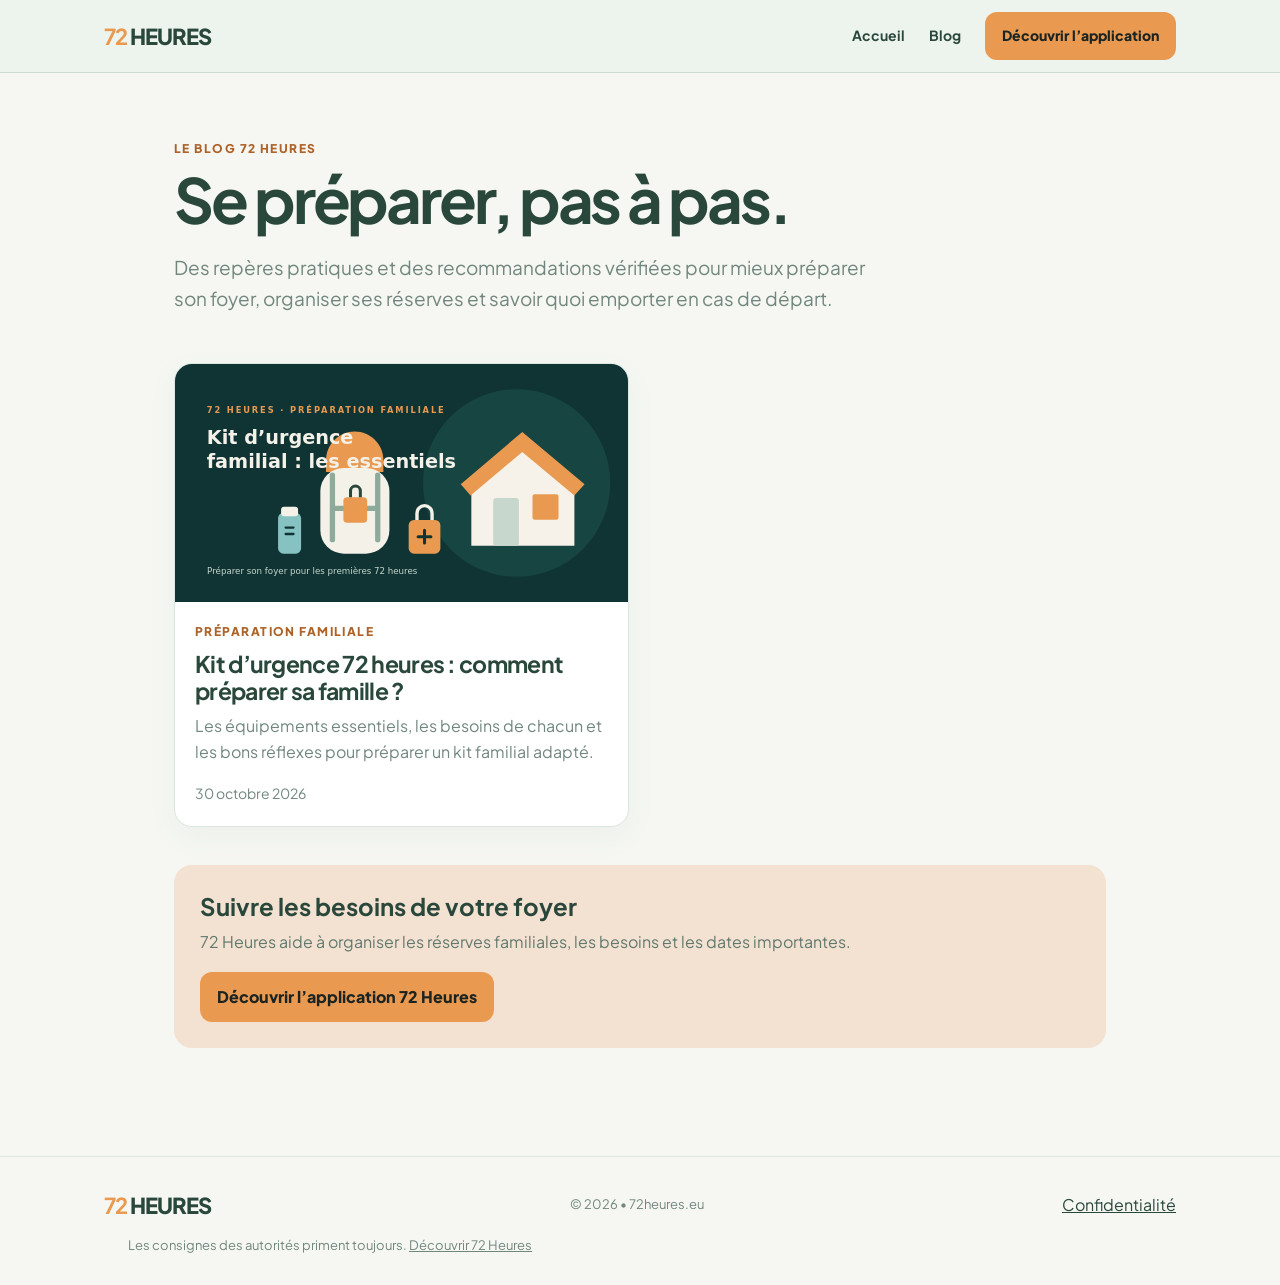
==== blog/index.html @ 7ee78e38 "feat: prepare AdSense privacy and consent management" ====
<!doctype html>
<html lang="fr">
<head>
  <meta name="google-adsense-account" content="ca-pub-5025472355802912">
  <meta charset="utf-8">
  <meta name="viewport" content="width=device-width,initial-scale=1">
  <title>Blog — Conseils de préparation familiale | 72 Heures</title>
  <meta name="description" content="Conseils pratiques et informations vérifiées pour préparer l’autonomie familiale et un kit d’urgence de 72 heures.">
  <link rel="canonical" href="https://72heures.eu/blog/">
  <meta property="og:type" content="website"><meta property="og:title" content="Blog — Conseils de préparation familiale | 72 Heures"><meta property="og:description" content="Conseils pratiques et informations vérifiées pour préparer l’autonomie familiale et un kit d’urgence de 72 heures."><meta property="og:url" content="https://72heures.eu/blog/"><meta property="og:image" content="https://72heures.eu/assets/blog/kit-urgence-familial.svg"><meta property="og:locale" content="fr_FR">
  <meta name="twitter:card" content="summary_large_image"><meta name="twitter:title" content="Blog — Conseils de préparation familiale | 72 Heures"><meta name="twitter:description" content="Conseils pratiques et informations vérifiées pour préparer l’autonomie familiale et un kit d’urgence de 72 heures."><meta name="twitter:image" content="https://72heures.eu/assets/blog/kit-urgence-familial.svg">
  <link rel="icon" type="image/png" href="/assets/icon-only.png">
  <link rel="preconnect" href="https://fonts.googleapis.com"><link rel="preconnect" href="https://fonts.gstatic.com" crossorigin><link href="https://fonts.googleapis.com/css2?family=Plus+Jakarta+Sans:wght@400;500;600;700;800&amp;display=swap" rel="stylesheet">
  <link rel="stylesheet" href="/assets/blog.css">
</head>
<body>
  <header class="site-header"><div class="site-nav"><a class="brand" href="/"><b>72</b> HEURES</a><nav aria-label="Navigation principale"><a href="/">Accueil</a><a href="/blog/" aria-current="page">Blog</a><a class="nav-cta" href="/#projet">Découvrir l’application</a></nav></div></header>
  <main class="page-wrap">
    <header class="listing-header"><p class="eyebrow">Le blog 72 Heures</p><h1>Se préparer, pas à pas.</h1><p>Des repères pratiques et des recommandations vérifiées pour mieux préparer son foyer, organiser ses réserves et savoir quoi emporter en cas de départ.</p></header>
    <div class="ad-slot" id="ad-slot-blog-after-intro" data-ad-placement="blog-after-intro" aria-hidden="true"></div>
    <section class="post-grid" aria-label="Articles publiés">
      <article class="post-card"><a href="/blog/preparer-kit-urgence-familial/"><img src="/assets/blog/kit-urgence-familial.svg" alt="Illustration d’un sac et des éléments d’un kit d’urgence familial" width="1200" height="630" fetchpriority="high"><div class="post-card-content"><p class="eyebrow">Préparation familiale</p><h2>Kit d’urgence 72 heures : comment préparer sa famille ?</h2><p>Les équipements essentiels, les besoins de chacun et les bons réflexes pour préparer un kit familial adapté.</p><time datetime="2026-10-30">30 octobre 2026</time></div></a></article>
    </section>
    <aside class="app-cta"><h2>Suivre les besoins de votre foyer</h2><p>72 Heures aide à organiser les réserves familiales, les besoins et les dates importantes.</p><a href="/#projet">Découvrir l’application 72 Heures</a></aside>
  </main>
  <footer class="site-footer"><div class="site-nav"><a class="brand" href="/"><b>72</b> HEURES</a><span>© 2026 • 72heures.eu</span><a href="/confidentialite/">Confidentialité</a><a id="privacy-settings-link" href="#privacy-settings" hidden>Gérer mes choix de confidentialité</a></div><p>Les consignes des autorités priment toujours. <a href="/">Découvrir 72 Heures</a></p></footer>
  <script>
    (() => {
      window.googlefc = window.googlefc || {};
      window.googlefc.callbackQueue = window.googlefc.callbackQueue || [];
      window.googlefc.callbackQueue.push({
        CONSENT_API_READY: () => {
          const link = document.getElementById('privacy-settings-link');
          if (!link || typeof window.googlefc.showRevocationMessage !== 'function') return;
          link.hidden = false;
          link.addEventListener('click', (event) => {
            event.preventDefault();
            window.googlefc.showRevocationMessage();
          });
          if (window.location.hash === '#privacy-settings') {
            window.googlefc.showRevocationMessage();
          }
        }
      });
    })();
  </script>
</body>
</html>
---- assets/blog.css ----
:root {
  --ink: #29483b;
  --muted: #71877d;
  --accent: #e99a50;
  --line: #dce7e0;
  --forest: #103434;
  --paper: #fffdf9;
}
* { box-sizing: border-box; }
body { margin: 0; background: #f6f7f3; color: var(--ink); font-family: "Plus Jakarta Sans", system-ui, -apple-system, "Segoe UI", sans-serif; line-height: 1.65; }
a { color: inherit; }
.site-header { background: #eef4eff2; border-bottom: 1px solid #cadbd0; }
.site-nav { max-width: 1120px; min-height: 72px; margin: auto; padding: 12px 24px; display: flex; align-items: center; justify-content: space-between; gap: 20px; }
.brand { text-decoration: none; font-size: 22px; font-weight: 900; letter-spacing: -1px; }
.brand b { color: var(--accent); }
.site-nav nav { display: flex; align-items: center; gap: 24px; font-size: 14px; font-weight: 700; }
.site-nav nav a { text-decoration: none; }
.site-nav nav a:hover, .site-footer a:hover { text-decoration: underline; text-underline-offset: 3px; }
.nav-cta, .app-cta > a { display: inline-flex; padding: 12px 17px; border-radius: 12px; background: var(--accent); color: #1c2422; text-decoration: none; font-weight: 800; }
.page-wrap { max-width: 980px; min-height: 65vh; margin: auto; padding: 46px 24px 70px; }
.listing-header { padding: 20px 0 30px; }
.listing-header h1, .article-header h1 { margin: 8px 0 16px; font-size: clamp(38px, 7vw, 62px); line-height: 1.06; letter-spacing: -.05em; }
.listing-header > p:last-child, .article-intro { max-width: 700px; color: var(--muted); font-size: 19px; }
.eyebrow { margin: 0; color: #ad6227; text-transform: uppercase; letter-spacing: .12em; font-size: 12px; font-weight: 800; }
.post-grid { display: grid; grid-template-columns: repeat(2, minmax(0, 1fr)); gap: 22px; }
.post-card { overflow: hidden; border: 1px solid var(--line); border-radius: 18px; background: white; box-shadow: 0 10px 28px #527b6810; }
.post-card > a { display: block; height: 100%; text-decoration: none; }
.post-card img, .hero-image { display: block; width: 100%; height: auto; aspect-ratio: auto; object-fit: contain; background: #e7eee8; }
.post-card-content { padding: 20px; }
.post-card h2 { margin: 8px 0; font-size: 23px; line-height: 1.2; letter-spacing: -.03em; }
.post-card-content > p:not(.eyebrow) { margin: 0 0 14px; color: var(--muted); }
.post-card time, .byline { color: var(--muted); font-size: 14px; }
.article { max-width: 760px; margin: auto; }
.breadcrumbs { display: flex; flex-wrap: wrap; gap: 9px; margin-bottom: 32px; color: var(--muted); font-size: 13px; }
.breadcrumbs a { color: var(--ink); }
.article-header h1 { max-width: 800px; }
.byline { display: flex; flex-wrap: wrap; gap: 18px; margin: 20px 0; }
.hero-image { margin: 25px 0 0; border-radius: 18px; }
.article-body { font-size: 17px; }
.article-body h2 { margin: 38px 0 12px; font-size: 30px; line-height: 1.2; letter-spacing: -.035em; }
.article-body h3 { margin: 28px 0 8px; font-size: 21px; }
.article-body p, .article-body li { color: #455e53; }
.article-body ul, .article-body ol { padding-left: 25px; }
.article-body a { color: #24614a; text-decoration: underline; text-underline-offset: 3px; }
.toc { padding: 18px 22px; border: 1px solid var(--line); border-radius: 14px; background: var(--paper); }
.toc h2 { margin: 0 0 8px; font-size: 19px; }
.toc ul { margin: 0; padding-left: 20px; }
.ad-slot { display: none; width: 100%; max-width: 100%; min-width: 0; margin: 28px auto; overflow: hidden; }
.ad-slot:not(:empty) { display: block; min-height: 90px; }
.ad-slot iframe, .ad-slot ins { display: block; max-width: 100%; margin-inline: auto; }
.ad-slot iframe { width: 100%; border: 0; }
.app-cta { margin: 38px 0; padding: 26px; border-radius: 18px; background: #f3e1d1; }
.app-cta h2 { margin: 0 0 8px; font-size: 24px; line-height: 1.25; }
.app-cta p { margin: 0 0 16px; color: #61796e; }
.source-note { margin: 36px 0; padding: 20px 22px; border-left: 4px solid var(--accent); background: var(--paper); }
.source-note h2 { margin-top: 0; font-size: 21px; }
.site-nav a:focus-visible, .article-body a:focus-visible, .toc a:focus-visible, .related a:focus-visible { outline: 3px solid var(--accent); outline-offset: 3px; }
.related { padding-top: 15px; border-top: 1px solid var(--line); }
.related h2 { font-size: 24px; }
.related ul { margin: 0; padding: 0; list-style: none; }
.related li { display: flex; justify-content: space-between; gap: 12px; padding: 12px 0; border-bottom: 1px solid var(--line); }
.related li a { font-weight: 700; }
.related li span { color: var(--muted); font-size: 13px; }
.site-footer { padding: 18px 0 28px; border-top: 1px solid var(--line); }
.site-footer .site-nav { min-height: 48px; }
.site-footer span, .site-footer p { color: var(--muted); font-size: 13px; }
.site-footer p { max-width: 1072px; margin: 0 auto; padding: 0 24px; }
@media (max-width: 640px) {
  .site-nav { align-items: flex-start; flex-wrap: wrap; padding: 12px 18px; }
  .site-nav nav { width: 100%; flex-wrap: wrap; justify-content: space-between; gap: 12px; font-size: 13px; }
  .nav-cta { flex-basis: 100%; justify-content: center; padding: 10px 11px; }
  .page-wrap { padding: 30px 18px 50px; }
  .post-grid { grid-template-columns: 1fr; }
  .listing-header h1, .article-header h1 { font-size: 42px; }
  .article-body { font-size: 16px; }
  .related li { display: block; }
  .related li span { display: block; margin-top: 4px; }
  .site-footer .site-nav { align-items: flex-start; flex-wrap: wrap; justify-content: flex-start; gap: 8px 18px; }
}
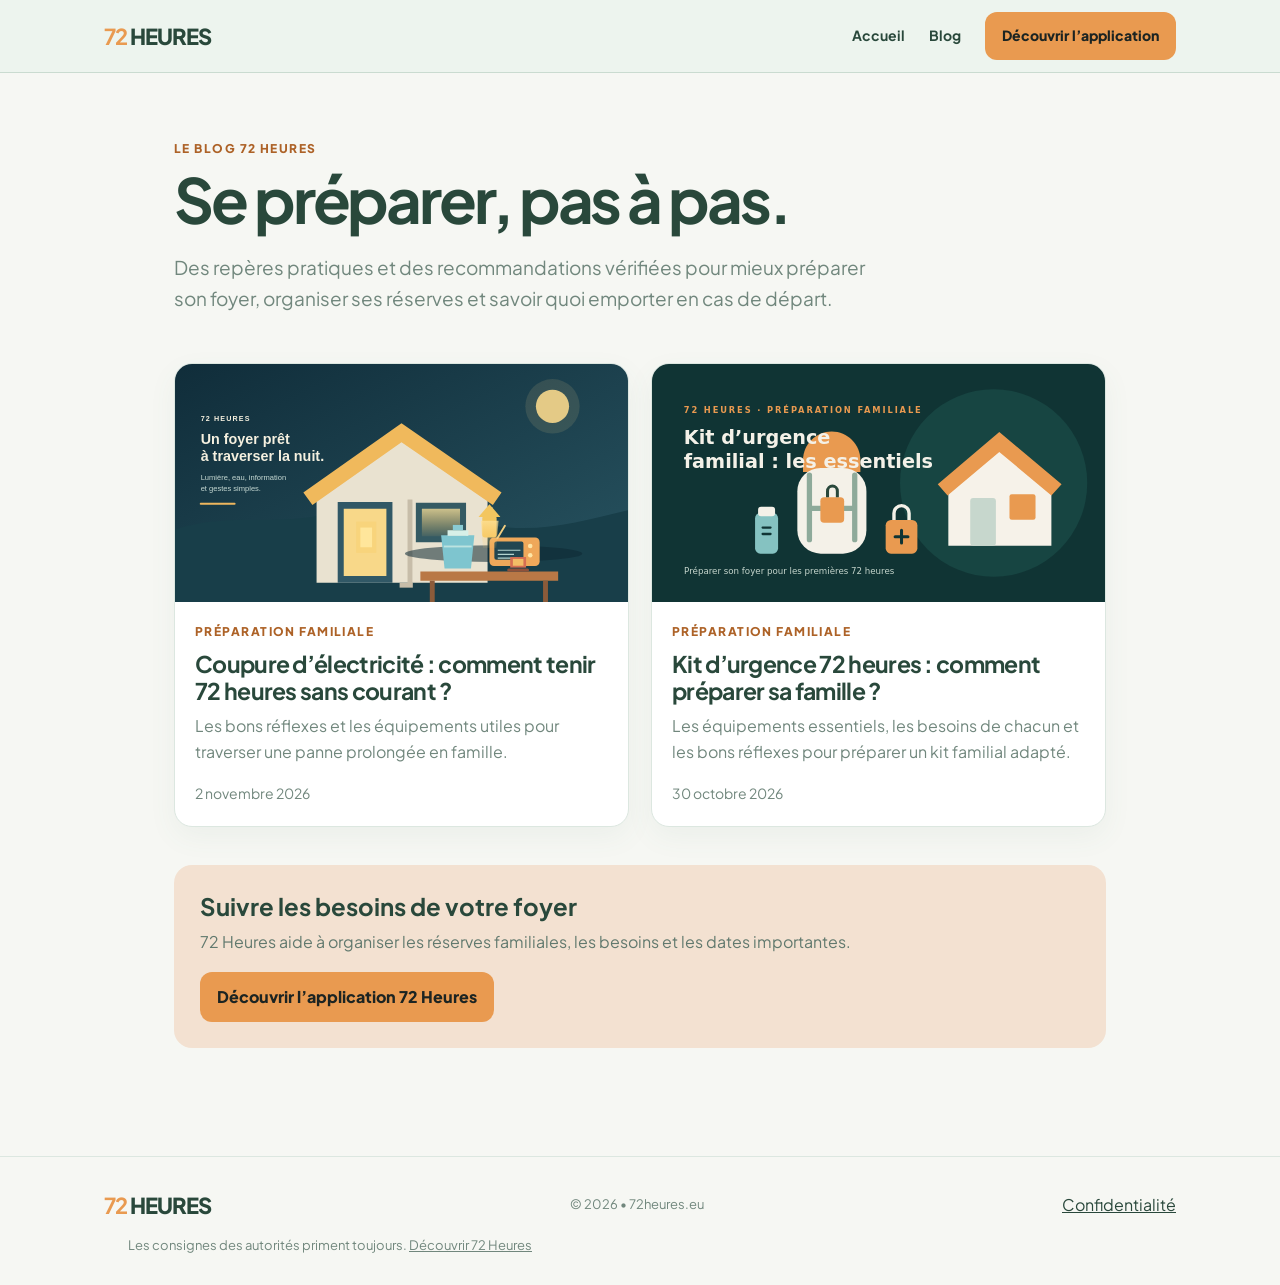
==== commit 63b93f84: "feat: add 72-hour power outage blog article" ====
--- a/blog/index.html
+++ b/blog/index.html
@@ -2,6 +2,32 @@
 <html lang="fr">
 <head>
   <meta name="google-adsense-account" content="ca-pub-5025472355802912">
+  <script>
+    window.googlefc = window.googlefc || {};
+    window.googlefc.callbackQueue = window.googlefc.callbackQueue || [];
+    window.googlefc.callbackQueue.push({
+      CONSENT_API_READY: () => {
+        const setupLink = () => {
+          const link = document.getElementById('privacy-settings-link');
+          if (!link || typeof window.googlefc.showRevocationMessage !== 'function') return;
+          link.hidden = false;
+          link.addEventListener('click', (event) => {
+            event.preventDefault();
+            window.googlefc.showRevocationMessage();
+          });
+          if (window.location.hash === '#privacy-settings') {
+            window.googlefc.showRevocationMessage();
+          }
+        };
+        if (document.readyState === 'loading') {
+          document.addEventListener('DOMContentLoaded', setupLink, { once: true });
+        } else {
+          setupLink();
+        }
+      }
+    });
+  </script>
+  <script async src="https://pagead2.googlesyndication.com/pagead/js/adsbygoogle.js?client=ca-pub-5025472355802912" crossorigin="anonymous"></script>
   <meta charset="utf-8">
   <meta name="viewport" content="width=device-width,initial-scale=1">
   <title>Blog — Conseils de préparation familiale | 72 Heures</title>
@@ -19,30 +45,11 @@
     <header class="listing-header"><p class="eyebrow">Le blog 72 Heures</p><h1>Se préparer, pas à pas.</h1><p>Des repères pratiques et des recommandations vérifiées pour mieux préparer son foyer, organiser ses réserves et savoir quoi emporter en cas de départ.</p></header>
     <div class="ad-slot" id="ad-slot-blog-after-intro" data-ad-placement="blog-after-intro" aria-hidden="true"></div>
     <section class="post-grid" aria-label="Articles publiés">
+      <article class="post-card"><a href="/blog/coupure-electricite-72-heures/"><img src="/assets/blog/coupure-electricite-72-heures.svg" alt="Maison dans la pénombre avec lampe LED, radio et réserve d’eau pendant une coupure électrique" width="1200" height="630"><div class="post-card-content"><p class="eyebrow">Préparation familiale</p><h2>Coupure d’électricité : comment tenir 72 heures sans courant ?</h2><p>Les bons réflexes et les équipements utiles pour traverser une panne prolongée en famille.</p><time datetime="2026-11-02">2 novembre 2026</time></div></a></article>
       <article class="post-card"><a href="/blog/preparer-kit-urgence-familial/"><img src="/assets/blog/kit-urgence-familial.svg" alt="Illustration d’un sac et des éléments d’un kit d’urgence familial" width="1200" height="630" fetchpriority="high"><div class="post-card-content"><p class="eyebrow">Préparation familiale</p><h2>Kit d’urgence 72 heures : comment préparer sa famille ?</h2><p>Les équipements essentiels, les besoins de chacun et les bons réflexes pour préparer un kit familial adapté.</p><time datetime="2026-10-30">30 octobre 2026</time></div></a></article>
     </section>
     <aside class="app-cta"><h2>Suivre les besoins de votre foyer</h2><p>72 Heures aide à organiser les réserves familiales, les besoins et les dates importantes.</p><a href="/#projet">Découvrir l’application 72 Heures</a></aside>
   </main>
   <footer class="site-footer"><div class="site-nav"><a class="brand" href="/"><b>72</b> HEURES</a><span>© 2026 • 72heures.eu</span><a href="/confidentialite/">Confidentialité</a><a id="privacy-settings-link" href="#privacy-settings" hidden>Gérer mes choix de confidentialité</a></div><p>Les consignes des autorités priment toujours. <a href="/">Découvrir 72 Heures</a></p></footer>
-  <script>
-    (() => {
-      window.googlefc = window.googlefc || {};
-      window.googlefc.callbackQueue = window.googlefc.callbackQueue || [];
-      window.googlefc.callbackQueue.push({
-        CONSENT_API_READY: () => {
-          const link = document.getElementById('privacy-settings-link');
-          if (!link || typeof window.googlefc.showRevocationMessage !== 'function') return;
-          link.hidden = false;
-          link.addEventListener('click', (event) => {
-            event.preventDefault();
-            window.googlefc.showRevocationMessage();
-          });
-          if (window.location.hash === '#privacy-settings') {
-            window.googlefc.showRevocationMessage();
-          }
-        }
-      });
-    })();
-  </script>
 </body>
 </html>
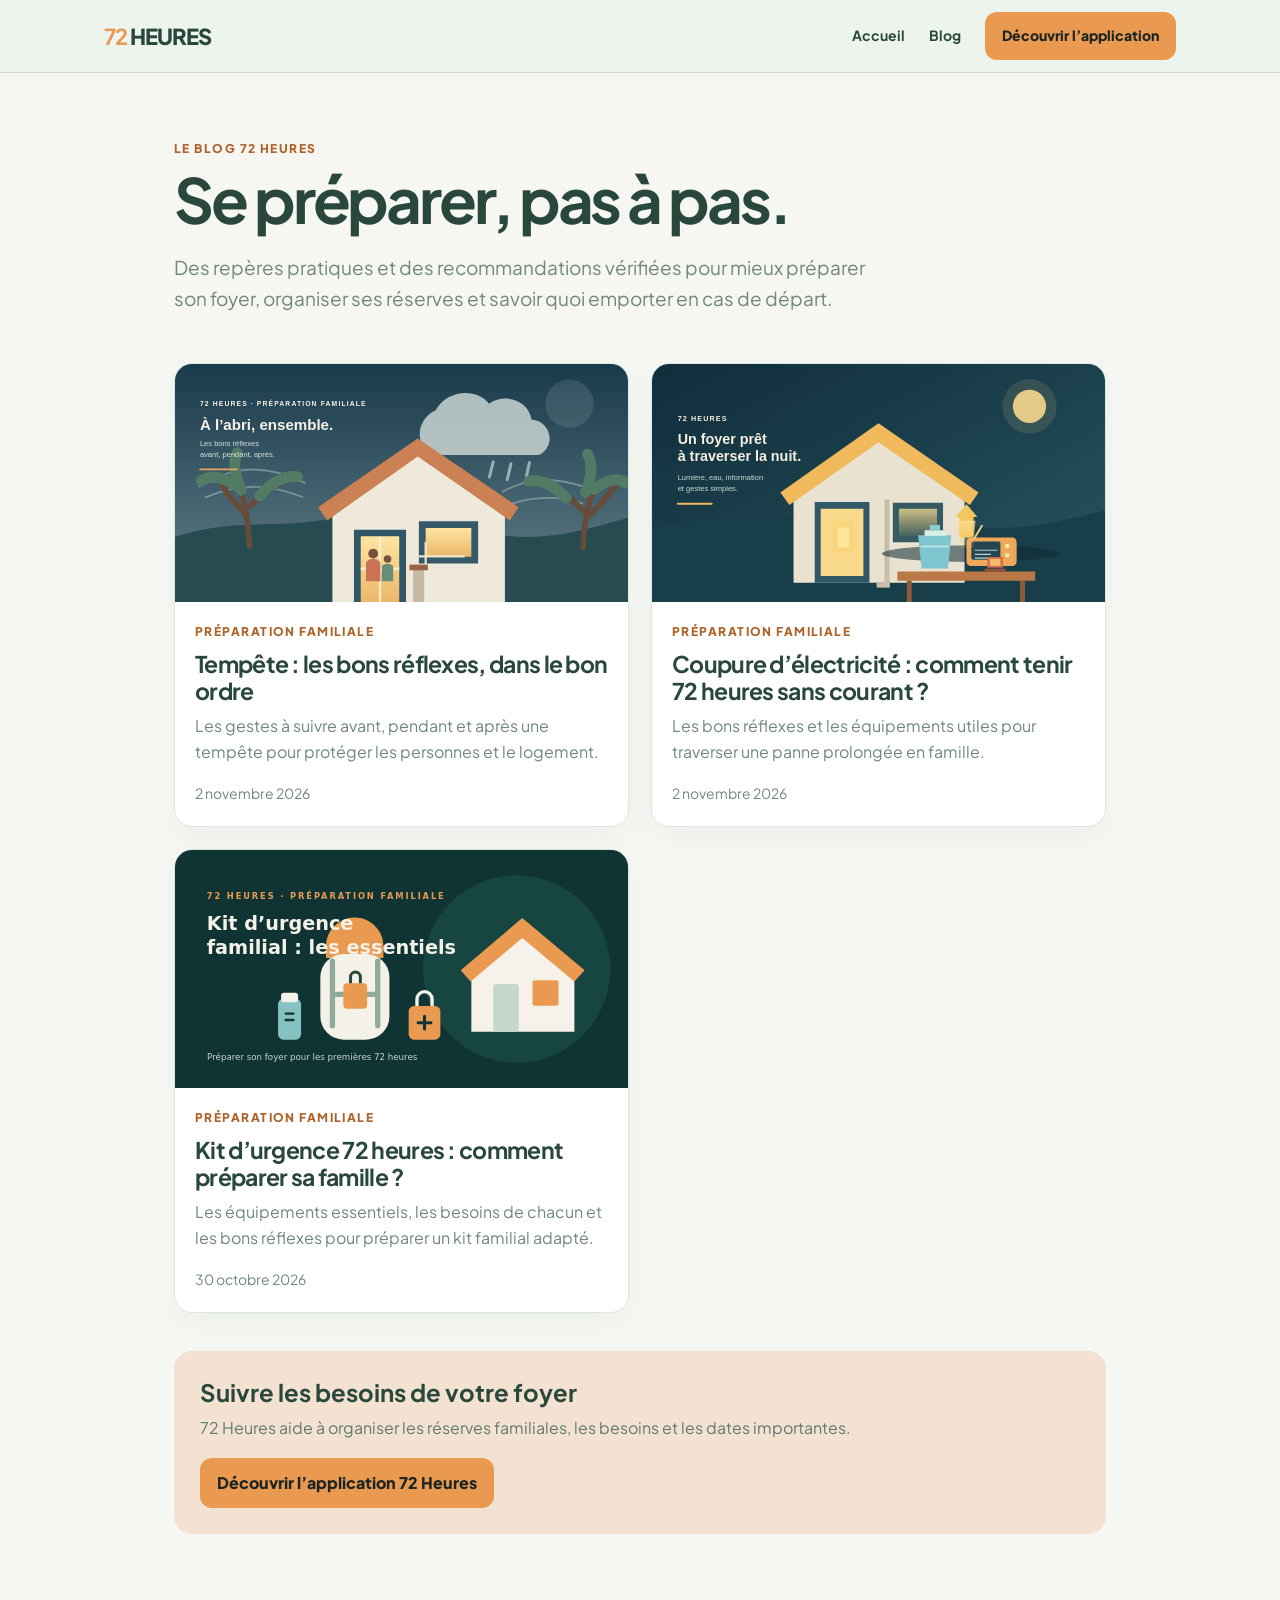
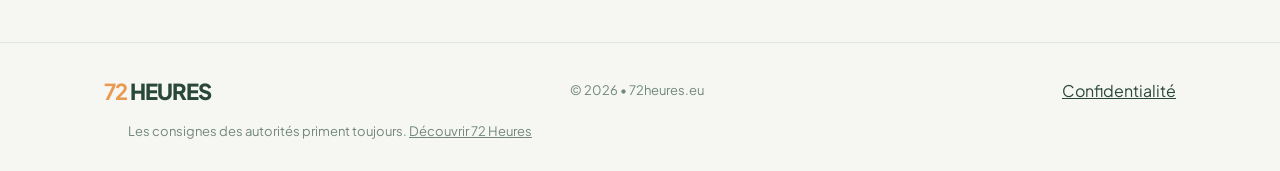
==== commit b77e293d: "feat: add storm preparedness blog article" ====
--- a/blog/index.html
+++ b/blog/index.html
@@ -45,6 +45,7 @@
     <header class="listing-header"><p class="eyebrow">Le blog 72 Heures</p><h1>Se préparer, pas à pas.</h1><p>Des repères pratiques et des recommandations vérifiées pour mieux préparer son foyer, organiser ses réserves et savoir quoi emporter en cas de départ.</p></header>
     <div class="ad-slot" id="ad-slot-blog-after-intro" data-ad-placement="blog-after-intro" aria-hidden="true"></div>
     <section class="post-grid" aria-label="Articles publiés">
+      <article class="post-card"><a href="/blog/tempete-bons-reflexes/"><img src="/assets/blog/tempete-bons-reflexes.svg" alt="Maison familiale avec la famille à l’abri sous un ciel de tempête" width="1200" height="630"><div class="post-card-content"><p class="eyebrow">Préparation familiale</p><h2>Tempête : les bons réflexes, dans le bon ordre</h2><p>Les gestes à suivre avant, pendant et après une tempête pour protéger les personnes et le logement.</p><time datetime="2026-11-02">2 novembre 2026</time></div></a></article>
       <article class="post-card"><a href="/blog/coupure-electricite-72-heures/"><img src="/assets/blog/coupure-electricite-72-heures.svg" alt="Maison dans la pénombre avec lampe LED, radio et réserve d’eau pendant une coupure électrique" width="1200" height="630"><div class="post-card-content"><p class="eyebrow">Préparation familiale</p><h2>Coupure d’électricité : comment tenir 72 heures sans courant ?</h2><p>Les bons réflexes et les équipements utiles pour traverser une panne prolongée en famille.</p><time datetime="2026-11-02">2 novembre 2026</time></div></a></article>
       <article class="post-card"><a href="/blog/preparer-kit-urgence-familial/"><img src="/assets/blog/kit-urgence-familial.svg" alt="Illustration d’un sac et des éléments d’un kit d’urgence familial" width="1200" height="630" fetchpriority="high"><div class="post-card-content"><p class="eyebrow">Préparation familiale</p><h2>Kit d’urgence 72 heures : comment préparer sa famille ?</h2><p>Les équipements essentiels, les besoins de chacun et les bons réflexes pour préparer un kit familial adapté.</p><time datetime="2026-10-30">30 octobre 2026</time></div></a></article>
     </section>
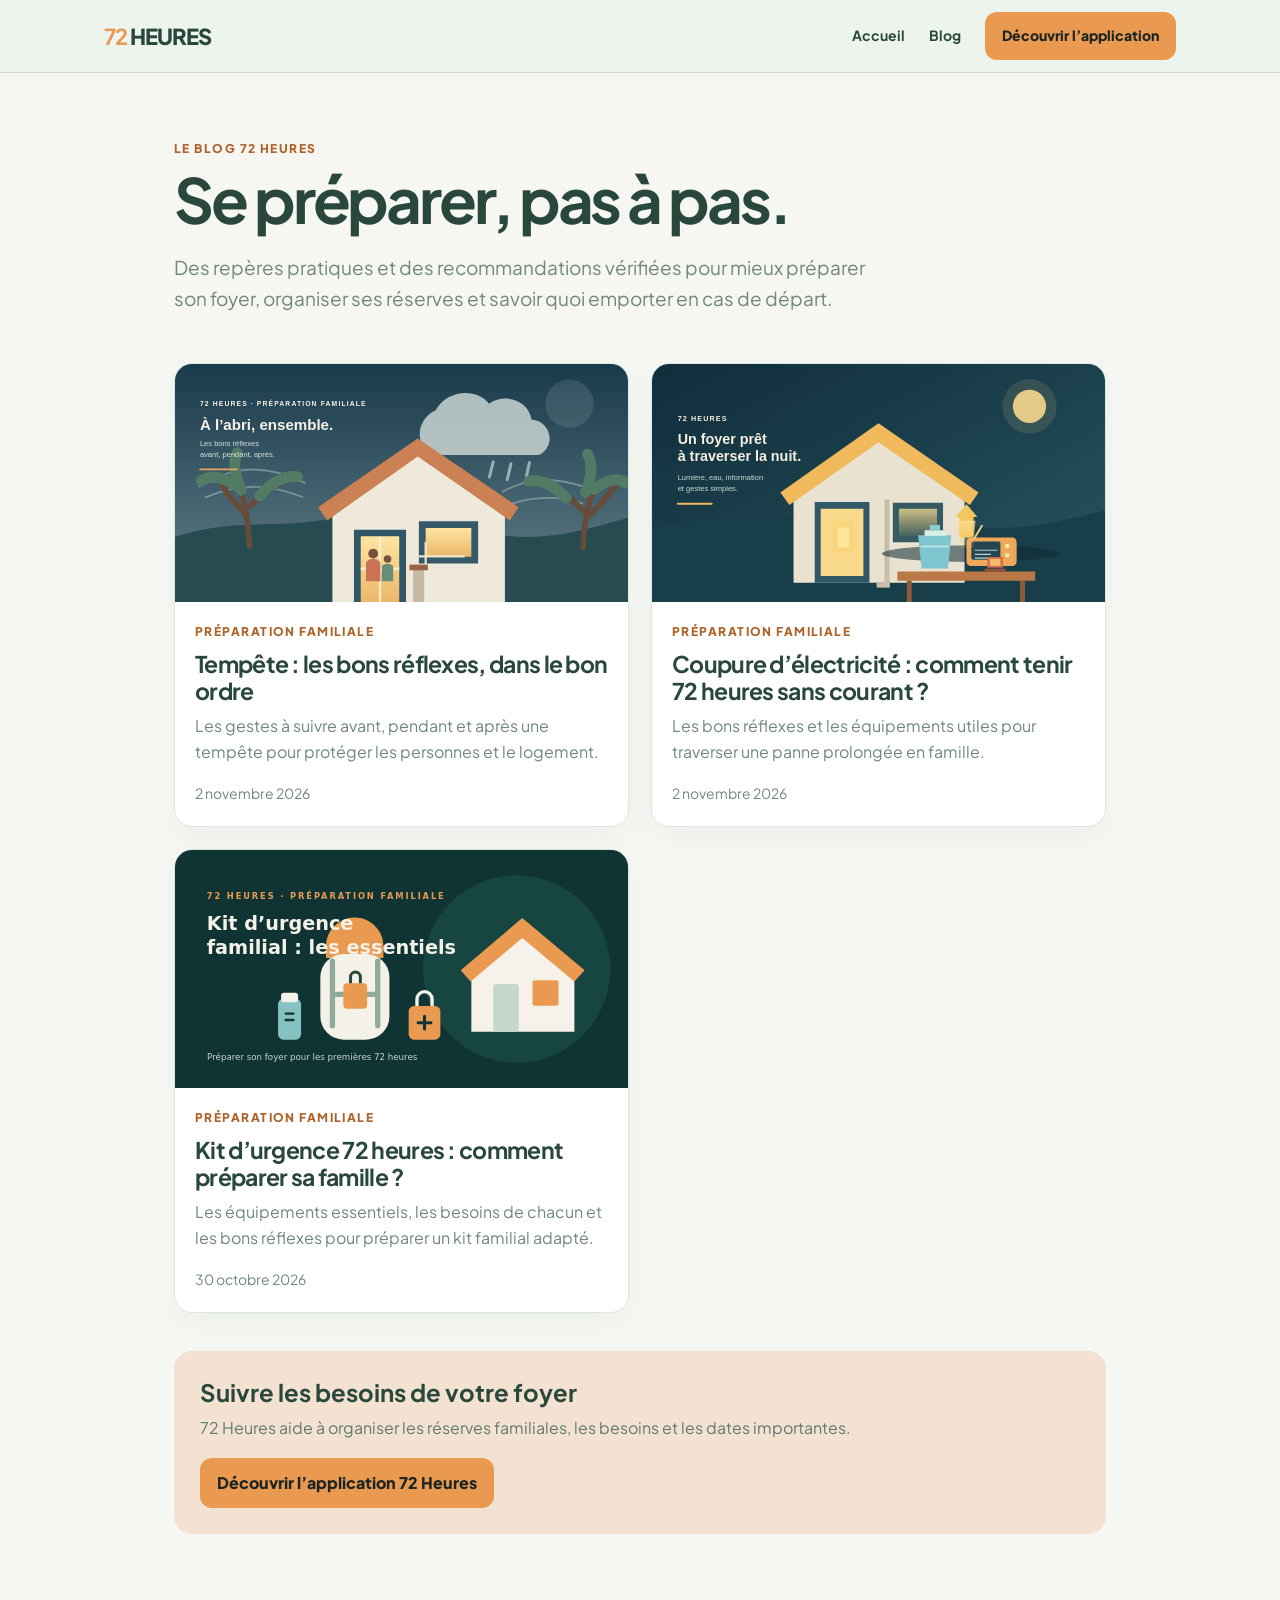
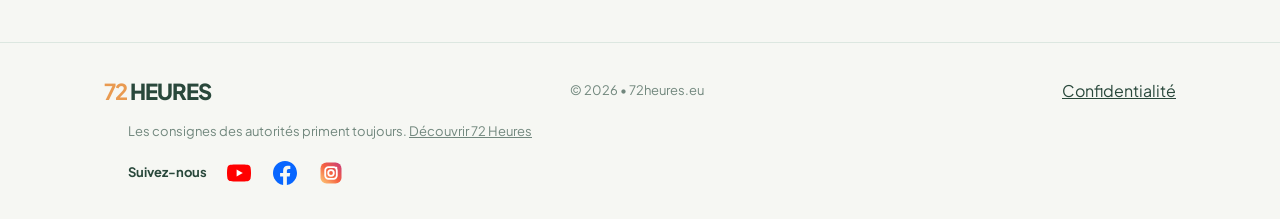
==== commit 31955398: "feat(site): add social media links and branded icons" ====
--- a/blog/index.html
+++ b/blog/index.html
@@ -38,6 +38,7 @@
   <link rel="icon" type="image/png" href="/assets/icon-only.png">
   <link rel="preconnect" href="https://fonts.googleapis.com"><link rel="preconnect" href="https://fonts.gstatic.com" crossorigin><link href="https://fonts.googleapis.com/css2?family=Plus+Jakarta+Sans:wght@400;500;600;700;800&amp;display=swap" rel="stylesheet">
   <link rel="stylesheet" href="/assets/blog.css">
+  <link rel="stylesheet" href="/assets/social-links.css">
 </head>
 <body>
   <header class="site-header"><div class="site-nav"><a class="brand" href="/"><b>72</b> HEURES</a><nav aria-label="Navigation principale"><a href="/">Accueil</a><a href="/blog/" aria-current="page">Blog</a><a class="nav-cta" href="/#projet">Découvrir l’application</a></nav></div></header>
@@ -51,6 +52,19 @@
     </section>
     <aside class="app-cta"><h2>Suivre les besoins de votre foyer</h2><p>72 Heures aide à organiser les réserves familiales, les besoins et les dates importantes.</p><a href="/#projet">Découvrir l’application 72 Heures</a></aside>
   </main>
-  <footer class="site-footer"><div class="site-nav"><a class="brand" href="/"><b>72</b> HEURES</a><span>© 2026 • 72heures.eu</span><a href="/confidentialite/">Confidentialité</a><a id="privacy-settings-link" href="#privacy-settings" hidden>Gérer mes choix de confidentialité</a></div><p>Les consignes des autorités priment toujours. <a href="/">Découvrir 72 Heures</a></p></footer>
+  <footer class="site-footer"><div class="site-nav"><a class="brand" href="/"><b>72</b> HEURES</a><span>© 2026 • 72heures.eu</span><a href="/confidentialite/">Confidentialité</a><a id="privacy-settings-link" href="#privacy-settings" hidden>Gérer mes choix de confidentialité</a></div><p>Les consignes des autorités priment toujours. <a href="/">Découvrir 72 Heures</a></p><div class="social-footer">
+        <strong>Suivez-nous</strong>
+        <nav class="social-links social-links--icons" aria-label="Réseaux sociaux">
+<a class="social-link" href="https://www.youtube.com/@72HeuresAutonomie" target="_blank" rel="noopener noreferrer" aria-label="Suivre 72 Heures sur YouTube">
+                <svg class="social-icon" aria-hidden="true" focusable="false"><use href="/assets/social-icons.svg#youtube"></use></svg>
+</a>
+<a class="social-link" href="https://www.facebook.com/profile.php?id=61595463087674" target="_blank" rel="noopener noreferrer" aria-label="Suivre 72 Heures sur Facebook">
+                <svg class="social-icon" aria-hidden="true" focusable="false"><use href="/assets/social-icons.svg#facebook"></use></svg>
+</a>
+<a class="social-link" href="https://www.instagram.com/72heures.eu/" target="_blank" rel="noopener noreferrer" aria-label="Suivre 72 Heures sur Instagram">
+                <svg class="social-icon" aria-hidden="true" focusable="false"><use href="/assets/social-icons.svg#instagram"></use></svg>
+</a>
+</nav>
+    </div></footer>
 </body>
 </html>
--- a/assets/social-links.css
+++ b/assets/social-links.css
@@ -0,0 +1,91 @@
+.social-footer {
+  display: flex;
+  align-items: center;
+  flex-wrap: wrap;
+  gap: 10px 14px;
+}
+.social-footer > strong {
+  font-size: 13px;
+}
+.social-links {
+  display: flex;
+  align-items: center;
+  flex-wrap: wrap;
+  gap: 10px;
+}
+.social-link {
+  display: inline-flex;
+  align-items: center;
+  justify-content: center;
+  gap: 8px;
+  color: inherit;
+  text-decoration: none;
+}
+.social-link:hover {
+  opacity: .78;
+}
+.social-link:focus-visible {
+  outline: 3px solid #e99a50;
+  outline-offset: 4px;
+  border-radius: 6px;
+}
+.social-icon {
+  display: block;
+  width: 24px;
+  height: 24px;
+  flex: 0 0 24px;
+}
+.social-links--icons .social-link {
+  min-width: 36px;
+  min-height: 36px;
+  border-radius: 50%;
+}
+.site-footer .social-footer {
+  max-width: 1072px;
+  margin: 12px auto 0;
+  padding: 0 24px;
+}
+.social-section {
+  padding: 30px 0 34px;
+  background: #f3e9dc;
+  color: #29483b;
+  text-align: center;
+}
+.social-section h2 {
+  margin: 0 0 6px;
+  font-size: clamp(21px, 3vw, 28px);
+  line-height: 1.2;
+}
+.social-section p {
+  margin: 0;
+  color: #61796e;
+  font-size: 14px;
+}
+.social-links--featured {
+  justify-content: center;
+  margin-top: 16px;
+}
+.social-links--featured .social-link {
+  min-height: 42px;
+  padding: 8px 14px;
+  border: 1px solid #dce7e0;
+  border-radius: 999px;
+  background: #fffdf9;
+  color: #29483b;
+  font-size: 14px;
+  font-weight: 700;
+}
+@media (max-width: 640px) {
+  .site-footer .social-footer {
+    padding: 0 18px;
+  }
+  .social-section {
+    padding: 26px 0 30px;
+  }
+  .social-links--featured {
+    gap: 8px;
+  }
+  .social-links--featured .social-link {
+    padding: 8px 11px;
+  }
+}
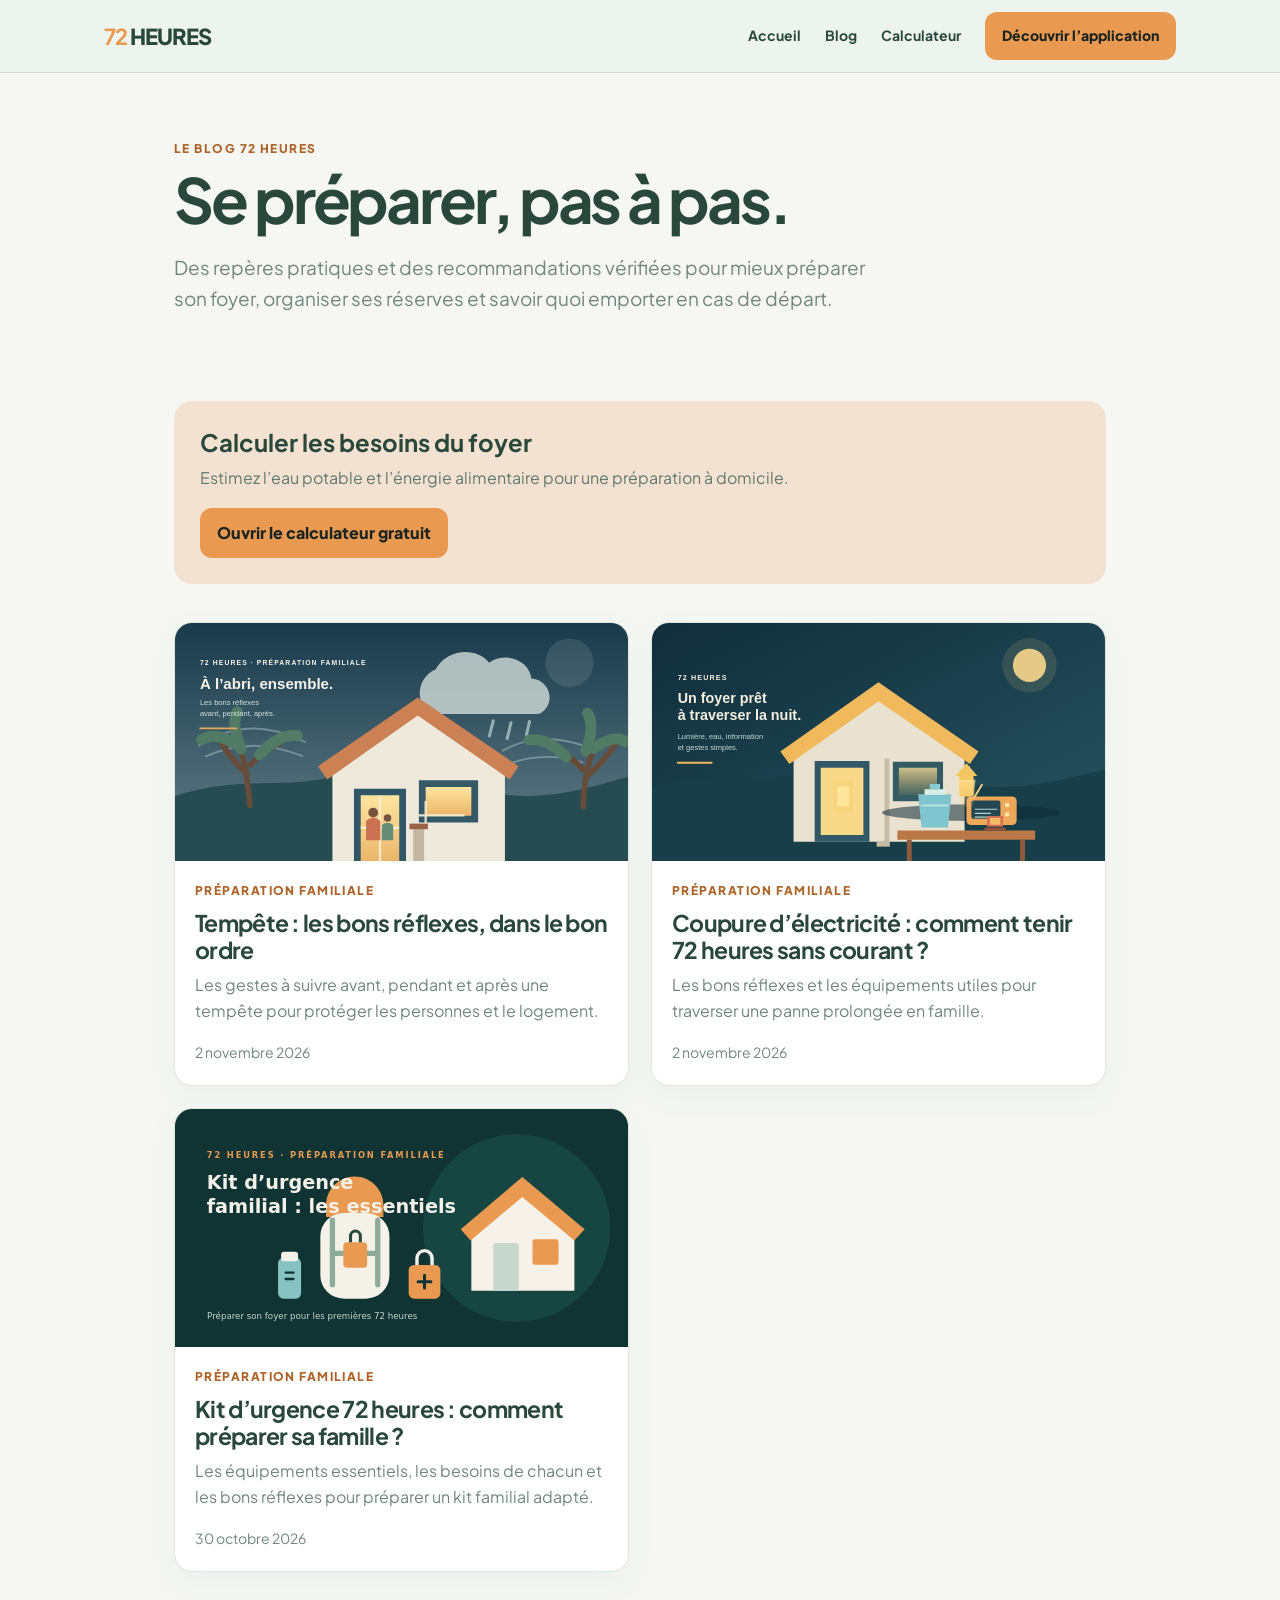
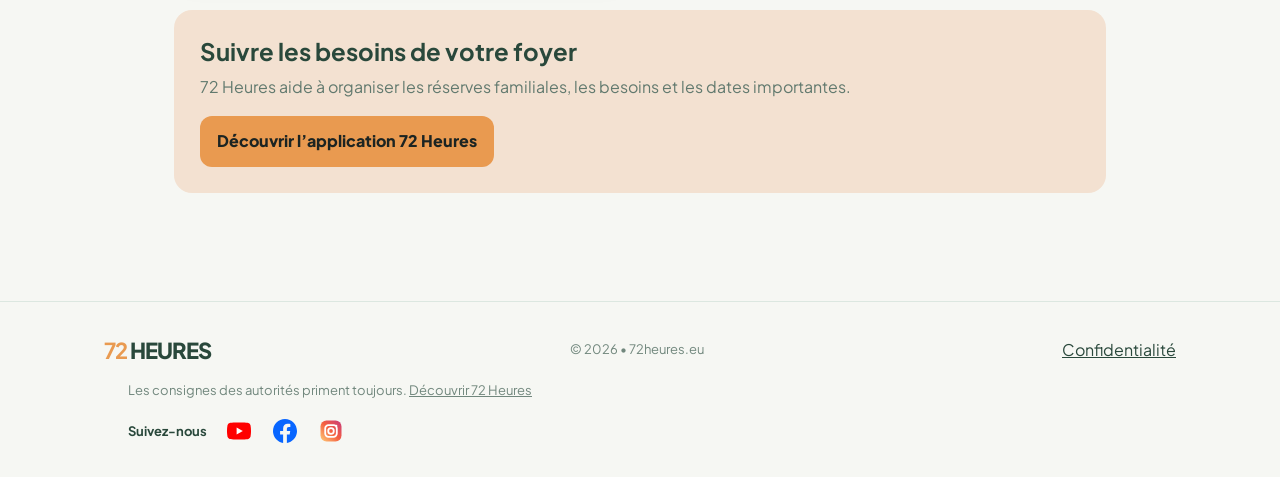
==== commit 911f35ff: "feat: add family emergency preparedness calculator" ====
--- a/blog/index.html
+++ b/blog/index.html
@@ -41,9 +41,10 @@
   <link rel="stylesheet" href="/assets/social-links.css">
 </head>
 <body>
-  <header class="site-header"><div class="site-nav"><a class="brand" href="/"><b>72</b> HEURES</a><nav aria-label="Navigation principale"><a href="/">Accueil</a><a href="/blog/" aria-current="page">Blog</a><a class="nav-cta" href="/#projet">Découvrir l’application</a></nav></div></header>
+  <header class="site-header"><div class="site-nav"><a class="brand" href="/"><b>72</b> HEURES</a><nav aria-label="Navigation principale"><a href="/">Accueil</a><a href="/blog/" aria-current="page">Blog</a><a href="/calculateur-autonomie/">Calculateur</a><a class="nav-cta" href="/#projet">Découvrir l’application</a></nav></div></header>
   <main class="page-wrap">
     <header class="listing-header"><p class="eyebrow">Le blog 72 Heures</p><h1>Se préparer, pas à pas.</h1><p>Des repères pratiques et des recommandations vérifiées pour mieux préparer son foyer, organiser ses réserves et savoir quoi emporter en cas de départ.</p></header>
+    <aside class="app-cta"><h2>Calculer les besoins du foyer</h2><p>Estimez l’eau potable et l’énergie alimentaire pour une préparation à domicile.</p><a href="/calculateur-autonomie/">Ouvrir le calculateur gratuit</a></aside>
     <div class="ad-slot" id="ad-slot-blog-after-intro" data-ad-placement="blog-after-intro" aria-hidden="true"></div>
     <section class="post-grid" aria-label="Articles publiés">
       <article class="post-card"><a href="/blog/tempete-bons-reflexes/"><img src="/assets/blog/tempete-bons-reflexes.svg" alt="Maison familiale avec la famille à l’abri sous un ciel de tempête" width="1200" height="630"><div class="post-card-content"><p class="eyebrow">Préparation familiale</p><h2>Tempête : les bons réflexes, dans le bon ordre</h2><p>Les gestes à suivre avant, pendant et après une tempête pour protéger les personnes et le logement.</p><time datetime="2026-11-02">2 novembre 2026</time></div></a></article>
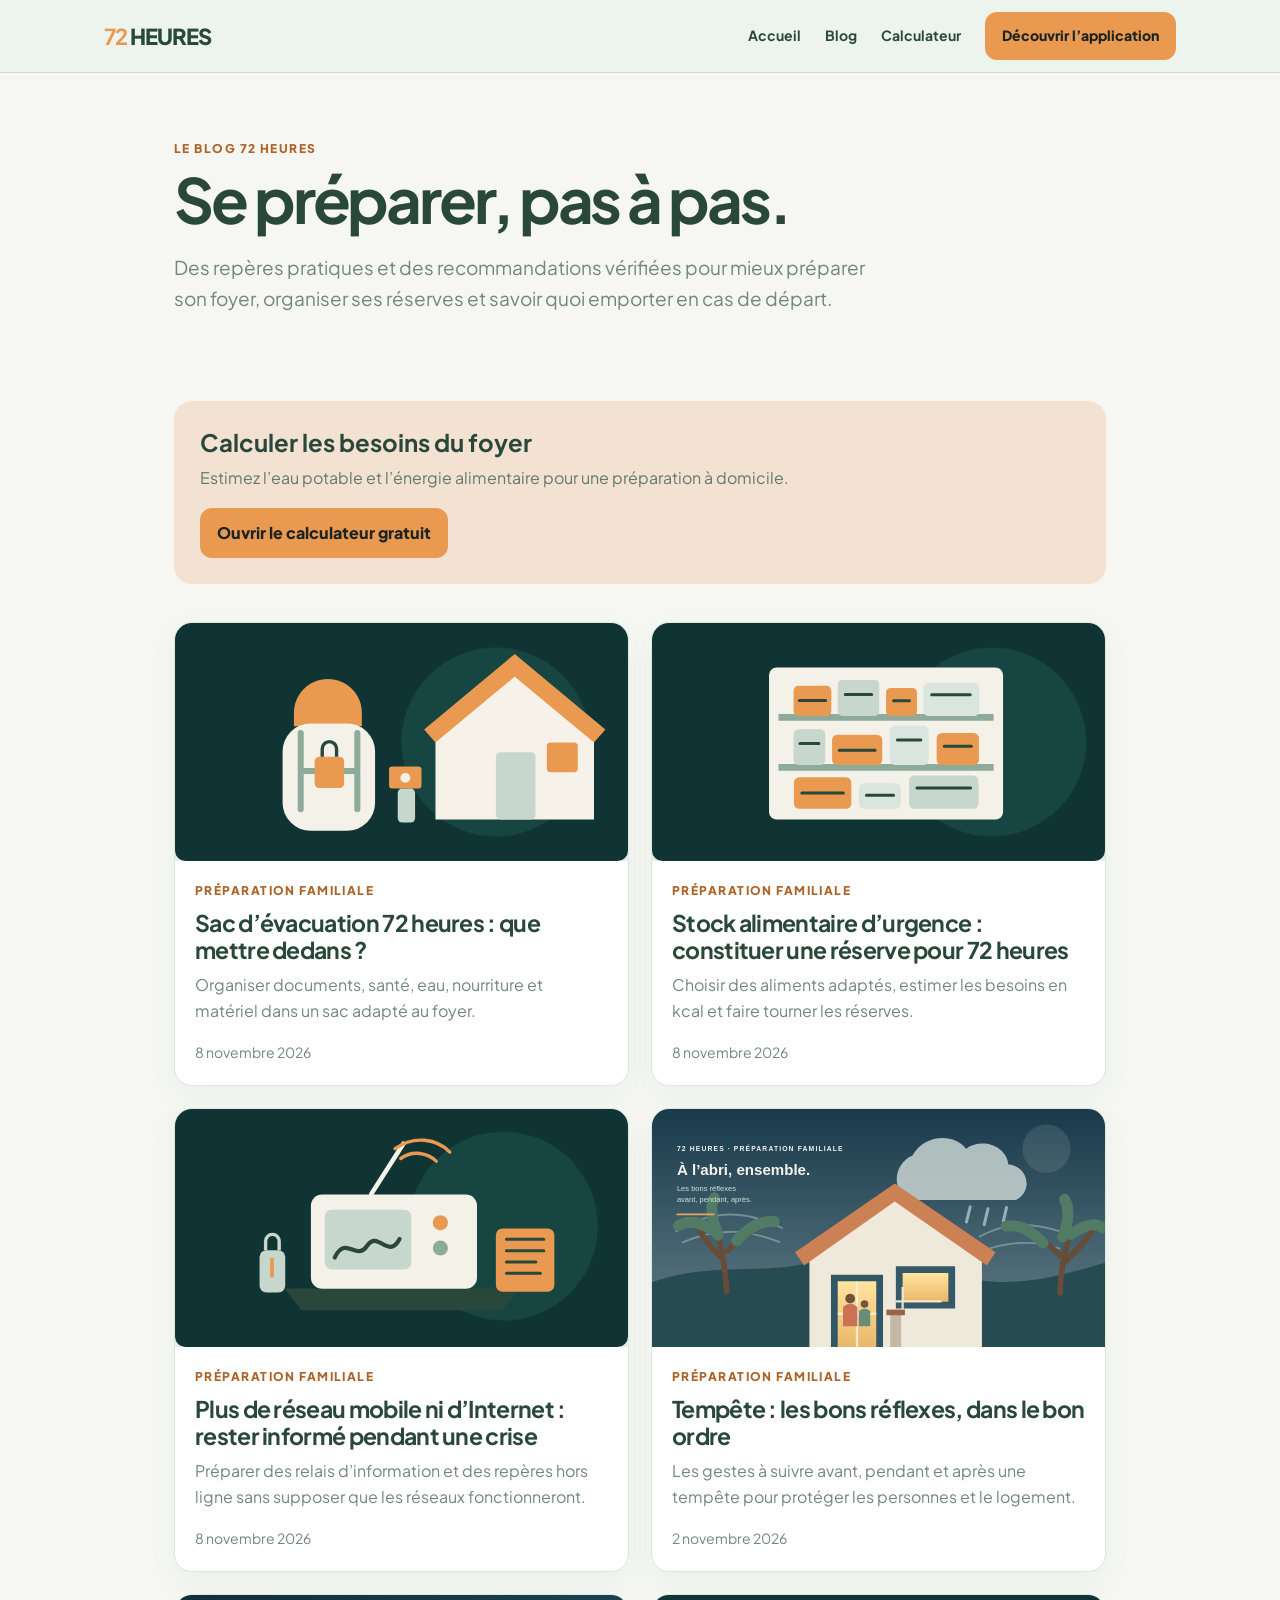
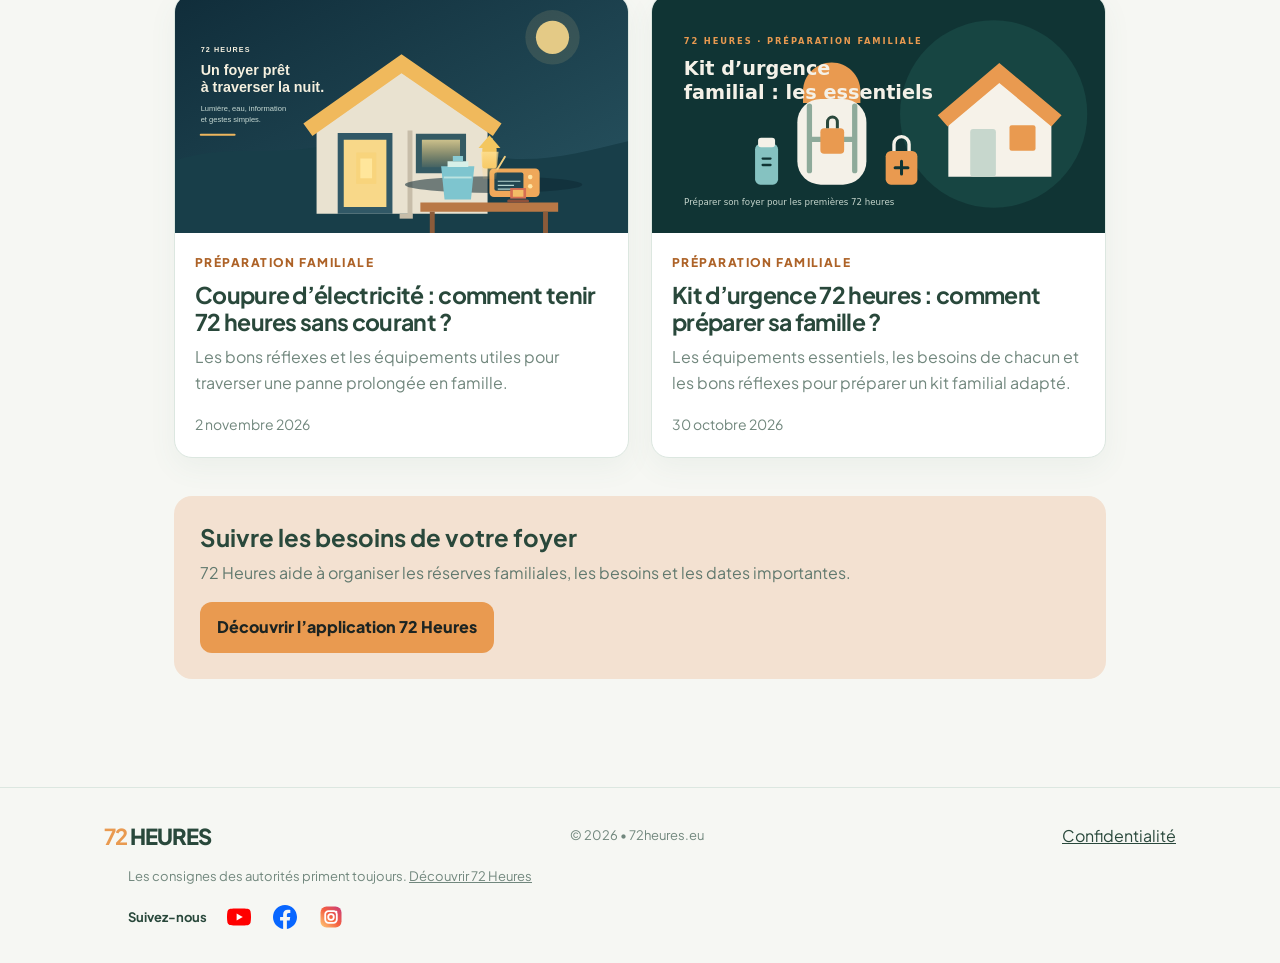
==== commit 2be28a7d: "feat: publish three practical emergency preparedness guides" ====
--- a/blog/index.html
+++ b/blog/index.html
@@ -47,6 +47,9 @@
     <aside class="app-cta"><h2>Calculer les besoins du foyer</h2><p>Estimez l’eau potable et l’énergie alimentaire pour une préparation à domicile.</p><a href="/calculateur-autonomie/">Ouvrir le calculateur gratuit</a></aside>
     <div class="ad-slot" id="ad-slot-blog-after-intro" data-ad-placement="blog-after-intro" aria-hidden="true"></div>
     <section class="post-grid" aria-label="Articles publiés">
+      <article class="post-card"><a href="/blog/sac-evacuation-72-heures/"><img src="/assets/blog/sac-evacuation-72-heures.svg" alt="Sac à dos prêt près d’une porte avec lampe, radio, gourde et documents" width="1200" height="630"><div class="post-card-content"><p class="eyebrow">Préparation familiale</p><h2>Sac d’évacuation 72 heures : que mettre dedans ?</h2><p>Organiser documents, santé, eau, nourriture et matériel dans un sac adapté au foyer.</p><time datetime="2026-11-08">8 novembre 2026</time></div></a></article>
+      <article class="post-card"><a href="/blog/stock-alimentaire-urgence/"><img src="/assets/blog/stock-alimentaire-urgence.svg" alt="Étagères rangées avec conserves, bocaux et aliments secs pour une réserve familiale" width="1200" height="630"><div class="post-card-content"><p class="eyebrow">Préparation familiale</p><h2>Stock alimentaire d’urgence : constituer une réserve pour 72 heures</h2><p>Choisir des aliments adaptés, estimer les besoins en kcal et faire tourner les réserves.</p><time datetime="2026-11-08">8 novembre 2026</time></div></a></article>
+      <article class="post-card"><a href="/blog/plus-de-reseau-mobile-internet/"><img src="/assets/blog/rester-informe-crise.svg" alt="Radio portable à piles près d’une lampe et d’un carnet de fréquences locales" width="1200" height="630"><div class="post-card-content"><p class="eyebrow">Préparation familiale</p><h2>Plus de réseau mobile ni d’Internet : rester informé pendant une crise</h2><p>Préparer des relais d’information et des repères hors ligne sans supposer que les réseaux fonctionneront.</p><time datetime="2026-11-08">8 novembre 2026</time></div></a></article>
       <article class="post-card"><a href="/blog/tempete-bons-reflexes/"><img src="/assets/blog/tempete-bons-reflexes.svg" alt="Maison familiale avec la famille à l’abri sous un ciel de tempête" width="1200" height="630"><div class="post-card-content"><p class="eyebrow">Préparation familiale</p><h2>Tempête : les bons réflexes, dans le bon ordre</h2><p>Les gestes à suivre avant, pendant et après une tempête pour protéger les personnes et le logement.</p><time datetime="2026-11-02">2 novembre 2026</time></div></a></article>
       <article class="post-card"><a href="/blog/coupure-electricite-72-heures/"><img src="/assets/blog/coupure-electricite-72-heures.svg" alt="Maison dans la pénombre avec lampe LED, radio et réserve d’eau pendant une coupure électrique" width="1200" height="630"><div class="post-card-content"><p class="eyebrow">Préparation familiale</p><h2>Coupure d’électricité : comment tenir 72 heures sans courant ?</h2><p>Les bons réflexes et les équipements utiles pour traverser une panne prolongée en famille.</p><time datetime="2026-11-02">2 novembre 2026</time></div></a></article>
       <article class="post-card"><a href="/blog/preparer-kit-urgence-familial/"><img src="/assets/blog/kit-urgence-familial.svg" alt="Illustration d’un sac et des éléments d’un kit d’urgence familial" width="1200" height="630" fetchpriority="high"><div class="post-card-content"><p class="eyebrow">Préparation familiale</p><h2>Kit d’urgence 72 heures : comment préparer sa famille ?</h2><p>Les équipements essentiels, les besoins de chacun et les bons réflexes pour préparer un kit familial adapté.</p><time datetime="2026-10-30">30 octobre 2026</time></div></a></article>
--- a/assets/blog.css
+++ b/assets/blog.css
@@ -41,6 +41,13 @@
 .article-body h3 { margin: 28px 0 8px; font-size: 21px; }
 .article-body p, .article-body li { color: #455e53; }
 .article-body ul, .article-body ol { padding-left: 25px; }
+.table-wrap { max-width: 100%; margin: 22px 0; overflow-x: auto; border: 1px solid var(--line); border-radius: 12px; background: white; }
+.article-body table { width: 100%; min-width: 560px; border-collapse: collapse; text-align: left; }
+.article-body caption { padding: 13px 15px; color: var(--ink); font-weight: 800; text-align: left; }
+.article-body th, .article-body td { padding: 12px 15px; border-top: 1px solid var(--line); vertical-align: top; }
+.article-body th { background: #eef4ef; color: var(--forest); font-size: 14px; }
+.article-body td { color: #455e53; }
+.table-wrap:focus-visible { outline: 3px solid var(--accent); outline-offset: 3px; }
 .article-body a { color: #24614a; text-decoration: underline; text-underline-offset: 3px; }
 .toc { padding: 18px 22px; border: 1px solid var(--line); border-radius: 14px; background: var(--paper); }
 .toc h2 { margin: 0 0 8px; font-size: 19px; }
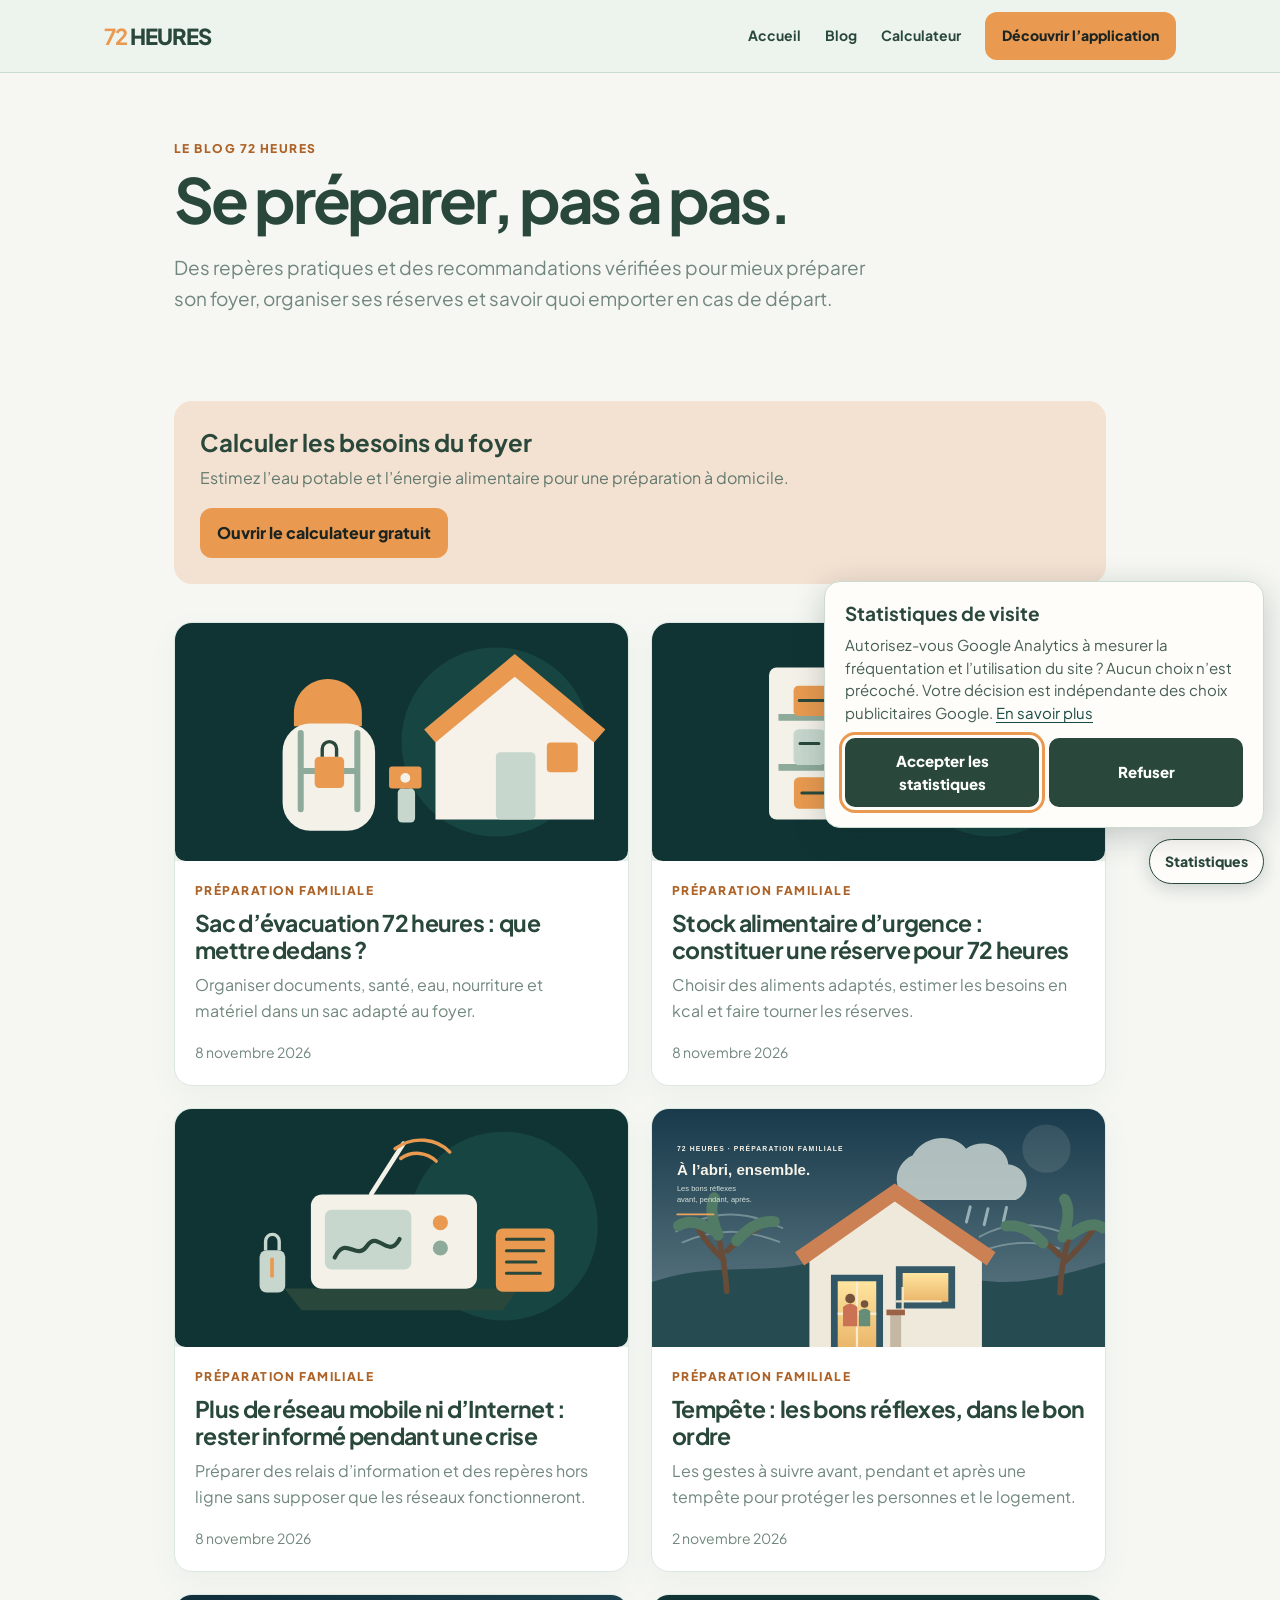
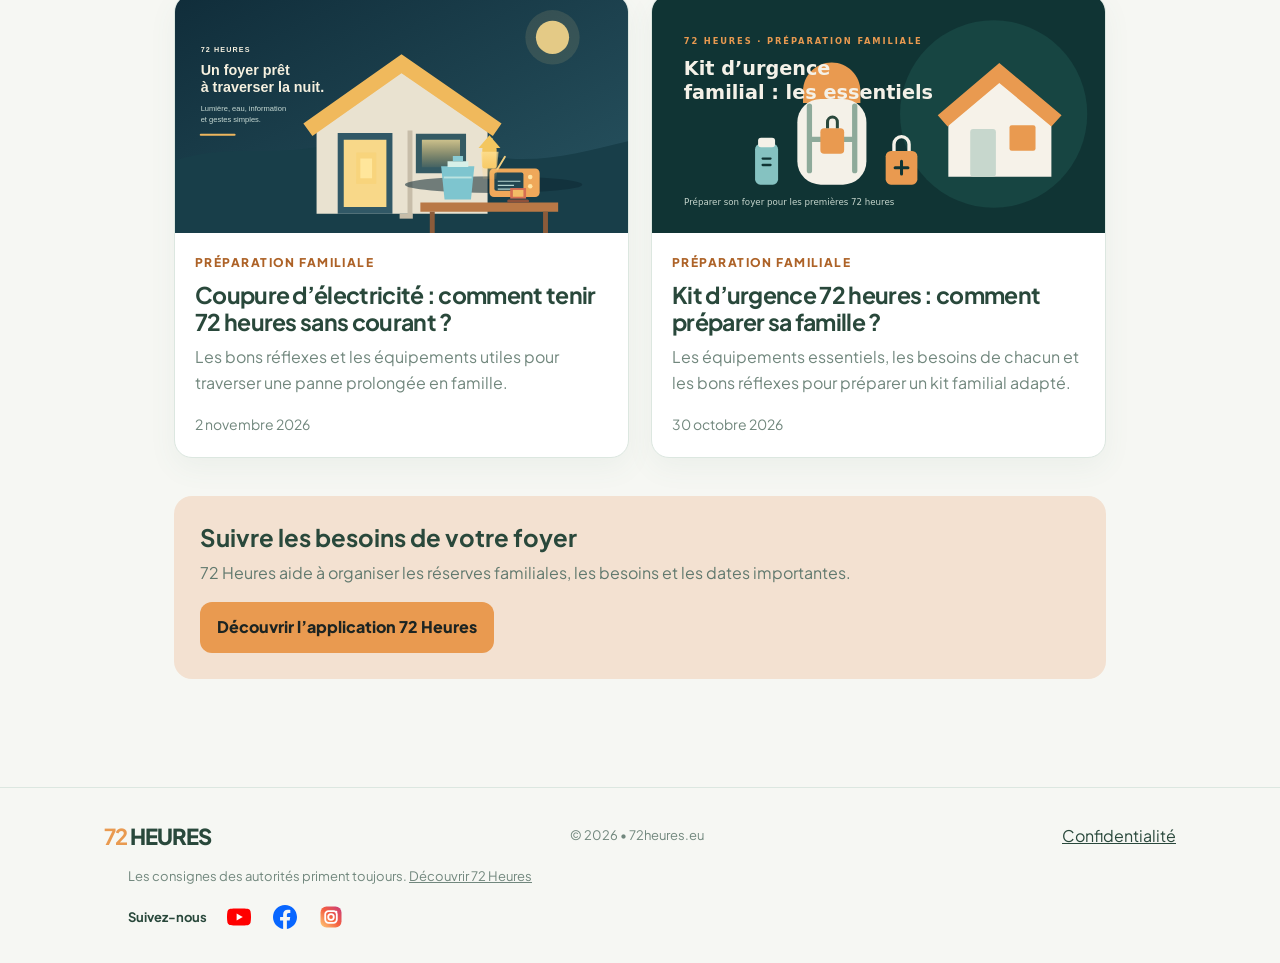
==== commit 28531183: "feat: integrate GA4 with analytics consent" ====
--- a/blog/index.html
+++ b/blog/index.html
@@ -39,6 +39,7 @@
   <link rel="preconnect" href="https://fonts.googleapis.com"><link rel="preconnect" href="https://fonts.gstatic.com" crossorigin><link href="https://fonts.googleapis.com/css2?family=Plus+Jakarta+Sans:wght@400;500;600;700;800&amp;display=swap" rel="stylesheet">
   <link rel="stylesheet" href="/assets/blog.css">
   <link rel="stylesheet" href="/assets/social-links.css">
+  <link rel="stylesheet" href="/assets/analytics-consent.css">
 </head>
 <body>
   <header class="site-header"><div class="site-nav"><a class="brand" href="/"><b>72</b> HEURES</a><nav aria-label="Navigation principale"><a href="/">Accueil</a><a href="/blog/" aria-current="page">Blog</a><a href="/calculateur-autonomie/">Calculateur</a><a class="nav-cta" href="/#projet">Découvrir l’application</a></nav></div></header>
@@ -70,5 +71,6 @@
 </a>
 </nav>
     </div></footer>
+  <script src="/assets/analytics-consent.js"></script>
 </body>
 </html>
--- a/assets/analytics-consent.css
+++ b/assets/analytics-consent.css
@@ -0,0 +1,58 @@
+.analytics-consent-launcher {
+  position: fixed;
+  z-index: 1000;
+  right: 16px;
+  bottom: 16px;
+  min-height: 44px;
+  padding: 10px 15px;
+  border: 1px solid #29483b;
+  border-radius: 999px;
+  background: #fffdf9;
+  color: #29483b;
+  box-shadow: 0 4px 18px #10252530;
+  font: inherit;
+  font-size: 14px;
+  font-weight: 800;
+  cursor: pointer;
+}
+.analytics-consent-panel {
+  position: fixed;
+  z-index: 1001;
+  right: 16px;
+  bottom: 72px;
+  width: min(440px, calc(100vw - 32px));
+  padding: 20px;
+  border: 1px solid #cadbd0;
+  border-radius: 16px;
+  background: #fffdf9;
+  color: #29483b;
+  box-shadow: 0 8px 32px #10252538;
+  font: 15px/1.5 "Plus Jakarta Sans", system-ui, -apple-system, "Segoe UI", sans-serif;
+}
+.analytics-consent-panel[hidden] { display: none; }
+.analytics-consent-panel h2 { margin: 0 0 8px; font-size: 19px; line-height: 1.25; }
+.analytics-consent-panel p { margin: 0 0 14px; color: #455e53; }
+.analytics-consent-panel a { color: #194b45; text-decoration: underline; text-underline-offset: 3px; }
+.analytics-consent-actions { display: grid; grid-template-columns: 1fr 1fr; gap: 10px; }
+.analytics-consent-actions button {
+  min-height: 46px;
+  padding: 10px 12px;
+  border: 2px solid #29483b;
+  border-radius: 10px;
+  background: #29483b;
+  color: white;
+  font: inherit;
+  font-weight: 800;
+  cursor: pointer;
+}
+.analytics-consent-actions button:hover { background: #103434; }
+.analytics-consent-actions button:focus-visible,
+.analytics-consent-launcher:focus-visible,
+.analytics-consent-panel a:focus-visible {
+  outline: 3px solid #e99a50;
+  outline-offset: 3px;
+}
+@media (max-width: 480px) {
+  .analytics-consent-launcher { right: 12px; bottom: 12px; }
+  .analytics-consent-panel { right: 12px; bottom: 68px; width: calc(100vw - 24px); padding: 17px; }
+}
